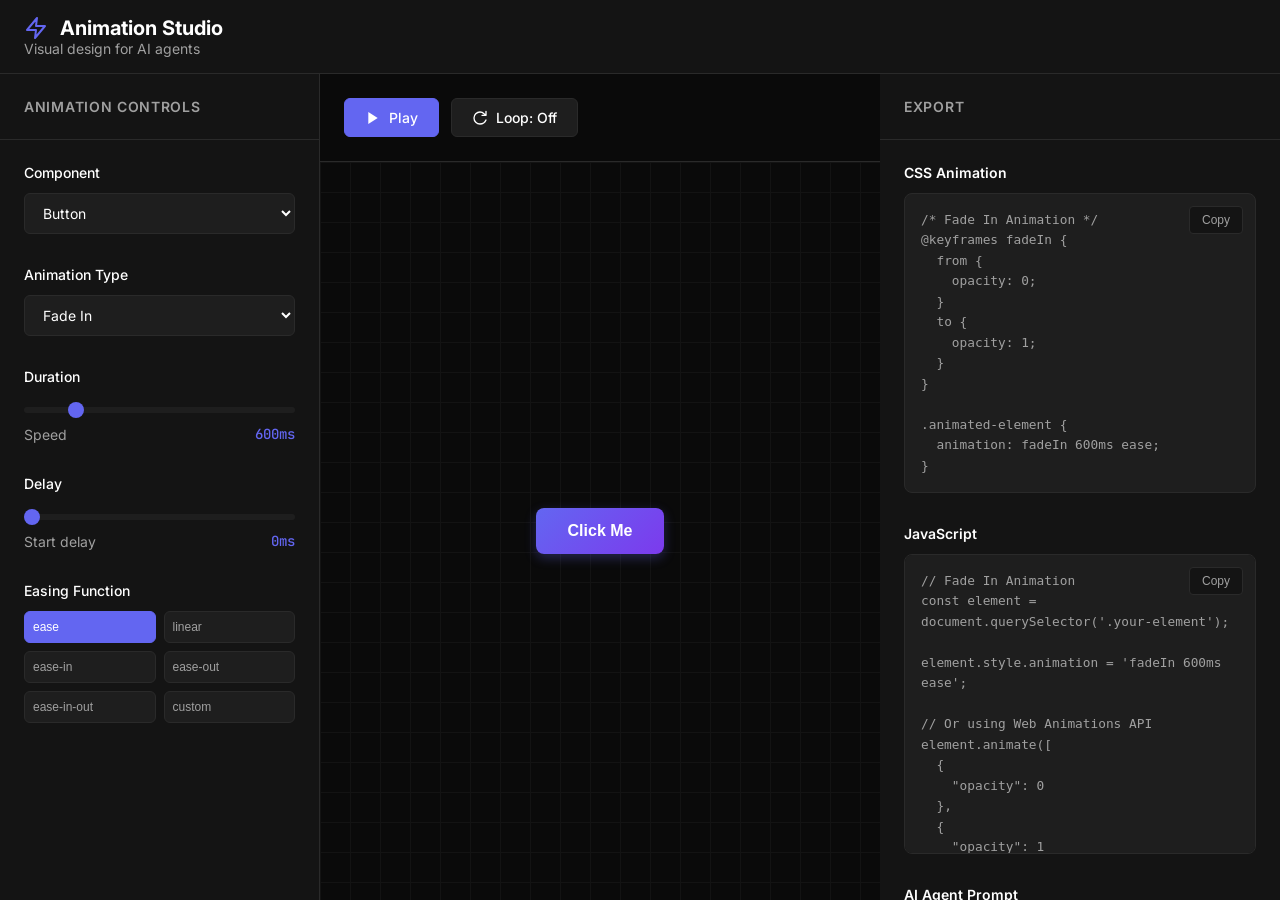
==== animation-studio.html @ 19bfb764 "Add Animation Studio - Visual design tool for AI agents The Problem: - AI coding agents are great fo" ====
<!DOCTYPE html>
<html lang="en">
<head>
    <meta charset="UTF-8">
    <meta name="viewport" content="width=device-width, initial-scale=1.0">
    <title>Animation Studio - Visual Design for AI Agents</title>
    <link rel="preconnect" href="https://fonts.googleapis.com">
    <link rel="preconnect" href="https://fonts.gstatic.com" crossorigin>
    <link href="https://fonts.googleapis.com/css2?family=Inter:wght@300;400;500;600;700;800&family=JetBrains+Mono:wght@400;500;600&display=swap" rel="stylesheet">
    <style>
        * {
            margin: 0;
            padding: 0;
            box-sizing: border-box;
        }

        :root {
            --bg-primary: #0a0a0a;
            --bg-secondary: #141414;
            --bg-tertiary: #1e1e1e;
            --border: #2a2a2a;
            --text-primary: #ffffff;
            --text-secondary: #a0a0a0;
            --text-tertiary: #666666;
            --accent: #6366f1;
            --accent-hover: #7c3aed;
            --success: #10b981;
            --danger: #ef4444;
        }

        body {
            font-family: 'Inter', sans-serif;
            background: var(--bg-primary);
            color: var(--text-primary);
            overflow: hidden;
            height: 100vh;
        }

        .app-container {
            display: grid;
            grid-template-columns: 320px 1fr 400px;
            height: 100vh;
        }

        /* Header */
        .app-header {
            grid-column: 1 / -1;
            background: var(--bg-secondary);
            border-bottom: 1px solid var(--border);
            padding: 1rem 1.5rem;
            display: flex;
            align-items: center;
            justify-content: space-between;
        }

        .app-title {
            font-size: 1.25rem;
            font-weight: 700;
            display: flex;
            align-items: center;
            gap: 0.75rem;
        }

        .app-title svg {
            width: 24px;
            height: 24px;
            color: var(--accent);
        }

        .app-subtitle {
            font-size: 0.875rem;
            color: var(--text-secondary);
            font-weight: 400;
        }

        /* Panels */
        .panel {
            background: var(--bg-secondary);
            border-right: 1px solid var(--border);
            overflow-y: auto;
            display: flex;
            flex-direction: column;
        }

        .panel:last-child {
            border-right: none;
        }

        .panel-header {
            padding: 1.5rem;
            border-bottom: 1px solid var(--border);
            flex-shrink: 0;
        }

        .panel-title {
            font-size: 0.875rem;
            font-weight: 600;
            text-transform: uppercase;
            letter-spacing: 0.05em;
            color: var(--text-secondary);
        }

        .panel-content {
            padding: 1.5rem;
            flex: 1;
        }

        /* Controls */
        .control-group {
            margin-bottom: 2rem;
        }

        .control-label {
            display: block;
            font-size: 0.875rem;
            font-weight: 500;
            margin-bottom: 0.75rem;
            color: var(--text-primary);
        }

        .control-description {
            font-size: 0.75rem;
            color: var(--text-secondary);
            margin-top: 0.25rem;
        }

        select, input[type="text"] {
            width: 100%;
            padding: 0.625rem 0.875rem;
            background: var(--bg-tertiary);
            border: 1px solid var(--border);
            border-radius: 6px;
            color: var(--text-primary);
            font-family: inherit;
            font-size: 0.875rem;
            transition: all 0.2s;
        }

        select:focus, input[type="text"]:focus {
            outline: none;
            border-color: var(--accent);
            background: var(--bg-secondary);
        }

        input[type="range"] {
            width: 100%;
            height: 6px;
            background: var(--bg-tertiary);
            border-radius: 3px;
            outline: none;
            -webkit-appearance: none;
        }

        input[type="range"]::-webkit-slider-thumb {
            -webkit-appearance: none;
            appearance: none;
            width: 16px;
            height: 16px;
            background: var(--accent);
            border-radius: 50%;
            cursor: pointer;
            transition: all 0.2s;
        }

        input[type="range"]::-webkit-slider-thumb:hover {
            background: var(--accent-hover);
            transform: scale(1.1);
        }

        input[type="range"]::-moz-range-thumb {
            width: 16px;
            height: 16px;
            background: var(--accent);
            border-radius: 50%;
            cursor: pointer;
            border: none;
        }

        .value-display {
            display: flex;
            justify-content: space-between;
            align-items: center;
            margin-top: 0.5rem;
            font-size: 0.875rem;
            color: var(--text-secondary);
        }

        .value-number {
            font-family: 'JetBrains Mono', monospace;
            color: var(--accent);
            font-weight: 500;
        }

        /* Preview Panel */
        .preview-panel {
            background: var(--bg-primary);
            display: flex;
            flex-direction: column;
        }

        .preview-controls {
            padding: 1.5rem;
            border-bottom: 1px solid var(--border);
            display: flex;
            gap: 0.75rem;
            flex-shrink: 0;
        }

        .btn {
            padding: 0.625rem 1.25rem;
            background: var(--bg-tertiary);
            border: 1px solid var(--border);
            border-radius: 6px;
            color: var(--text-primary);
            font-family: inherit;
            font-size: 0.875rem;
            font-weight: 500;
            cursor: pointer;
            transition: all 0.2s;
            display: flex;
            align-items: center;
            gap: 0.5rem;
        }

        .btn:hover {
            background: var(--accent);
            border-color: var(--accent);
        }

        .btn-primary {
            background: var(--accent);
            border-color: var(--accent);
        }

        .btn-primary:hover {
            background: var(--accent-hover);
            border-color: var(--accent-hover);
        }

        .preview-stage {
            flex: 1;
            display: flex;
            align-items: center;
            justify-content: center;
            padding: 3rem;
            position: relative;
        }

        .preview-bg-grid {
            position: absolute;
            inset: 0;
            background-image:
                linear-gradient(var(--border) 1px, transparent 1px),
                linear-gradient(90deg, var(--border) 1px, transparent 1px);
            background-size: 30px 30px;
            opacity: 0.3;
        }

        .preview-component {
            position: relative;
            z-index: 1;
        }

        /* Component Styles */
        .component-button {
            padding: 0.875rem 2rem;
            background: linear-gradient(135deg, var(--accent), var(--accent-hover));
            border: none;
            border-radius: 8px;
            color: white;
            font-size: 1rem;
            font-weight: 600;
            cursor: pointer;
            box-shadow: 0 4px 12px rgba(99, 102, 241, 0.3);
        }

        .component-card {
            width: 320px;
            background: var(--bg-secondary);
            border: 1px solid var(--border);
            border-radius: 12px;
            padding: 2rem;
            box-shadow: 0 8px 24px rgba(0, 0, 0, 0.4);
        }

        .component-card h3 {
            font-size: 1.25rem;
            margin-bottom: 0.5rem;
        }

        .component-card p {
            color: var(--text-secondary);
            line-height: 1.6;
        }

        .component-modal {
            width: 400px;
            background: var(--bg-secondary);
            border: 1px solid var(--border);
            border-radius: 16px;
            padding: 2rem;
            box-shadow: 0 20px 60px rgba(0, 0, 0, 0.6);
        }

        .component-modal h3 {
            font-size: 1.5rem;
            margin-bottom: 1rem;
        }

        .component-notification {
            width: 360px;
            background: var(--bg-secondary);
            border: 1px solid var(--border);
            border-left: 4px solid var(--accent);
            border-radius: 8px;
            padding: 1.25rem;
            box-shadow: 0 4px 16px rgba(0, 0, 0, 0.3);
        }

        .component-notification h4 {
            font-size: 1rem;
            margin-bottom: 0.5rem;
        }

        .component-badge {
            display: inline-block;
            padding: 0.5rem 1rem;
            background: var(--accent);
            border-radius: 20px;
            font-size: 0.875rem;
            font-weight: 600;
        }

        /* Bezier Editor */
        .bezier-editor {
            background: var(--bg-tertiary);
            border: 1px solid var(--border);
            border-radius: 8px;
            padding: 1rem;
            margin-top: 1rem;
        }

        .bezier-canvas {
            width: 100%;
            height: 200px;
            background: var(--bg-secondary);
            border-radius: 4px;
            cursor: crosshair;
        }

        .bezier-inputs {
            display: grid;
            grid-template-columns: 1fr 1fr;
            gap: 0.75rem;
            margin-top: 1rem;
        }

        .bezier-input {
            display: flex;
            flex-direction: column;
            gap: 0.25rem;
        }

        .bezier-input label {
            font-size: 0.75rem;
            color: var(--text-secondary);
            font-family: 'JetBrains Mono', monospace;
        }

        .bezier-input input {
            padding: 0.5rem;
            background: var(--bg-secondary);
            border: 1px solid var(--border);
            border-radius: 4px;
            color: var(--text-primary);
            font-family: 'JetBrains Mono', monospace;
            font-size: 0.875rem;
        }

        /* Export Panel */
        .export-section {
            margin-bottom: 2rem;
        }

        .export-section h3 {
            font-size: 0.875rem;
            font-weight: 600;
            margin-bottom: 0.75rem;
            color: var(--text-primary);
        }

        .code-block {
            background: var(--bg-tertiary);
            border: 1px solid var(--border);
            border-radius: 8px;
            padding: 1rem;
            font-family: 'JetBrains Mono', monospace;
            font-size: 0.8rem;
            line-height: 1.6;
            color: var(--text-secondary);
            max-height: 300px;
            overflow-y: auto;
            position: relative;
        }

        .code-block pre {
            margin: 0;
            white-space: pre-wrap;
            word-wrap: break-word;
        }

        .copy-btn {
            position: absolute;
            top: 0.75rem;
            right: 0.75rem;
            padding: 0.375rem 0.75rem;
            background: var(--bg-secondary);
            border: 1px solid var(--border);
            border-radius: 4px;
            color: var(--text-secondary);
            font-size: 0.75rem;
            cursor: pointer;
            transition: all 0.2s;
        }

        .copy-btn:hover {
            background: var(--accent);
            border-color: var(--accent);
            color: white;
        }

        .copy-btn.copied {
            background: var(--success);
            border-color: var(--success);
            color: white;
        }

        .preset-grid {
            display: grid;
            grid-template-columns: repeat(2, 1fr);
            gap: 0.5rem;
            margin-bottom: 1rem;
        }

        .preset-btn {
            padding: 0.5rem;
            background: var(--bg-tertiary);
            border: 1px solid var(--border);
            border-radius: 6px;
            color: var(--text-secondary);
            font-size: 0.75rem;
            cursor: pointer;
            transition: all 0.2s;
            text-align: left;
        }

        .preset-btn:hover {
            background: var(--accent);
            border-color: var(--accent);
            color: white;
        }

        .preset-btn.active {
            background: var(--accent);
            border-color: var(--accent);
            color: white;
        }

        /* Scrollbar */
        ::-webkit-scrollbar {
            width: 8px;
        }

        ::-webkit-scrollbar-track {
            background: var(--bg-secondary);
        }

        ::-webkit-scrollbar-thumb {
            background: var(--border);
            border-radius: 4px;
        }

        ::-webkit-scrollbar-thumb:hover {
            background: var(--text-tertiary);
        }
    </style>
</head>
<body>
    <div class="app-container">
        <!-- Header -->
        <header class="app-header">
            <div>
                <div class="app-title">
                    <svg viewBox="0 0 24 24" fill="none" xmlns="http://www.w3.org/2000/svg">
                        <path d="M13 2L3 14H12L11 22L21 10H12L13 2Z" stroke="currentColor" stroke-width="2" stroke-linecap="round" stroke-linejoin="round"/>
                    </svg>
                    Animation Studio
                </div>
                <div class="app-subtitle">Visual design for AI agents</div>
            </div>
        </header>

        <!-- Left Panel: Controls -->
        <div class="panel">
            <div class="panel-header">
                <div class="panel-title">Animation Controls</div>
            </div>
            <div class="panel-content">
                <!-- Component Type -->
                <div class="control-group">
                    <label class="control-label">Component</label>
                    <select id="componentType">
                        <option value="button">Button</option>
                        <option value="card">Card</option>
                        <option value="modal">Modal</option>
                        <option value="notification">Notification</option>
                        <option value="badge">Badge</option>
                    </select>
                </div>

                <!-- Animation Type -->
                <div class="control-group">
                    <label class="control-label">Animation Type</label>
                    <select id="animationType">
                        <option value="fadeIn">Fade In</option>
                        <option value="fadeOut">Fade Out</option>
                        <option value="slideInUp">Slide In Up</option>
                        <option value="slideInDown">Slide In Down</option>
                        <option value="slideInLeft">Slide In Left</option>
                        <option value="slideInRight">Slide In Right</option>
                        <option value="scaleIn">Scale In</option>
                        <option value="scaleOut">Scale Out</option>
                        <option value="rotateIn">Rotate In</option>
                        <option value="bounceIn">Bounce In</option>
                        <option value="shake">Shake</option>
                    </select>
                </div>

                <!-- Duration -->
                <div class="control-group">
                    <label class="control-label">Duration</label>
                    <input type="range" id="duration" min="100" max="3000" value="600" step="50">
                    <div class="value-display">
                        <span>Speed</span>
                        <span class="value-number"><span id="durationValue">600</span>ms</span>
                    </div>
                </div>

                <!-- Delay -->
                <div class="control-group">
                    <label class="control-label">Delay</label>
                    <input type="range" id="delay" min="0" max="2000" value="0" step="50">
                    <div class="value-display">
                        <span>Start delay</span>
                        <span class="value-number"><span id="delayValue">0</span>ms</span>
                    </div>
                </div>

                <!-- Easing Presets -->
                <div class="control-group">
                    <label class="control-label">Easing Function</label>
                    <div class="preset-grid">
                        <button class="preset-btn active" data-easing="ease">ease</button>
                        <button class="preset-btn" data-easing="linear">linear</button>
                        <button class="preset-btn" data-easing="ease-in">ease-in</button>
                        <button class="preset-btn" data-easing="ease-out">ease-out</button>
                        <button class="preset-btn" data-easing="ease-in-out">ease-in-out</button>
                        <button class="preset-btn" data-easing="custom">custom</button>
                    </div>
                </div>

                <!-- Custom Bezier Editor -->
                <div class="control-group" id="bezierEditorSection" style="display: none;">
                    <label class="control-label">Custom Cubic Bezier</label>
                    <div class="bezier-editor">
                        <canvas id="bezierCanvas" class="bezier-canvas" width="276" height="200"></canvas>
                        <div class="bezier-inputs">
                            <div class="bezier-input">
                                <label>P1X</label>
                                <input type="number" id="p1x" min="0" max="1" step="0.01" value="0.25">
                            </div>
                            <div class="bezier-input">
                                <label>P1Y</label>
                                <input type="number" id="p1y" step="0.01" value="0.1">
                            </div>
                            <div class="bezier-input">
                                <label>P2X</label>
                                <input type="number" id="p2x" min="0" max="1" step="0.01" value="0.25">
                            </div>
                            <div class="bezier-input">
                                <label>P2Y</label>
                                <input type="number" id="p2y" step="0.01" value="1">
                            </div>
                        </div>
                    </div>
                </div>
            </div>
        </div>

        <!-- Center Panel: Preview -->
        <div class="preview-panel">
            <div class="preview-controls">
                <button class="btn btn-primary" id="playBtn">
                    <svg width="16" height="16" viewBox="0 0 24 24" fill="none" xmlns="http://www.w3.org/2000/svg">
                        <path d="M5 3L19 12L5 21V3Z" fill="currentColor"/>
                    </svg>
                    Play
                </button>
                <button class="btn" id="loopBtn">
                    <svg width="16" height="16" viewBox="0 0 24 24" fill="none" xmlns="http://www.w3.org/2000/svg">
                        <path d="M21 2V8M21 8H15M21 8L18 5.5C16.5 4 14.5 3 12 3C7 3 3 7 3 12C3 17 7 21 12 21C16 21 19.5 18.5 21 15" stroke="currentColor" stroke-width="2" stroke-linecap="round" stroke-linejoin="round"/>
                    </svg>
                    Loop: Off
                </button>
            </div>
            <div class="preview-stage">
                <div class="preview-bg-grid"></div>
                <div id="previewComponent" class="preview-component">
                    <button class="component-button">Click Me</button>
                </div>
            </div>
        </div>

        <!-- Right Panel: Export -->
        <div class="panel">
            <div class="panel-header">
                <div class="panel-title">Export</div>
            </div>
            <div class="panel-content">
                <!-- CSS Export -->
                <div class="export-section">
                    <h3>CSS Animation</h3>
                    <div class="code-block">
                        <button class="copy-btn" data-target="cssCode">Copy</button>
                        <pre id="cssCode"></pre>
                    </div>
                </div>

                <!-- JavaScript Export -->
                <div class="export-section">
                    <h3>JavaScript</h3>
                    <div class="code-block">
                        <button class="copy-btn" data-target="jsCode">Copy</button>
                        <pre id="jsCode"></pre>
                    </div>
                </div>

                <!-- AI Prompt Export -->
                <div class="export-section">
                    <h3>AI Agent Prompt</h3>
                    <div class="code-block">
                        <button class="copy-btn" data-target="aiPrompt">Copy</button>
                        <pre id="aiPrompt"></pre>
                    </div>
                </div>
            </div>
        </div>
    </div>

    <script src="animation-studio.js"></script>
</body>
</html>
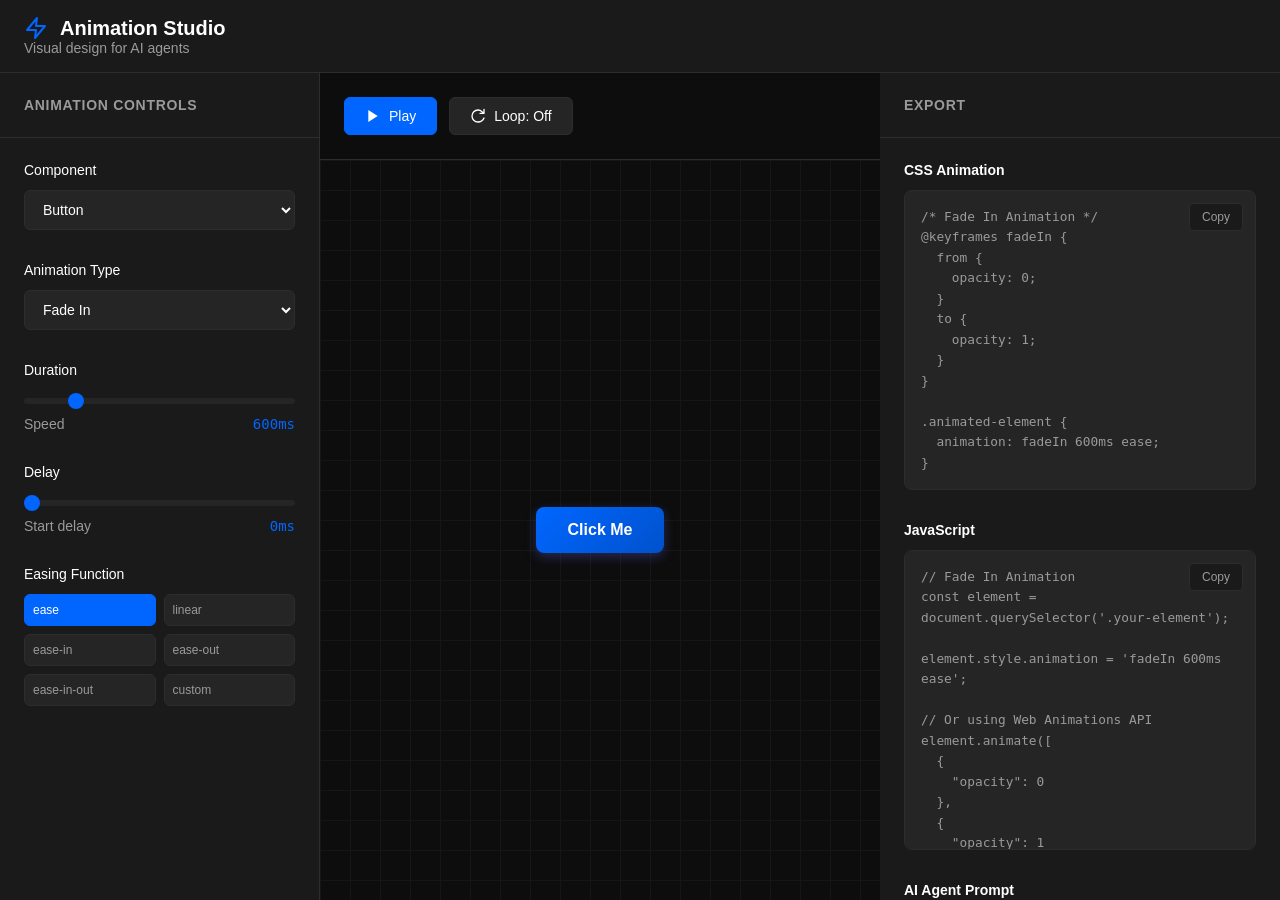
==== commit 8d617596: "Redesign with minimal aesthetic and fix carrier detection Design Changes: - Replaced gaudy animated " ====
--- a/animation-studio.html
+++ b/animation-studio.html
@@ -4,9 +4,6 @@
     <meta charset="UTF-8">
     <meta name="viewport" content="width=device-width, initial-scale=1.0">
     <title>Animation Studio - Visual Design for AI Agents</title>
-    <link rel="preconnect" href="https://fonts.googleapis.com">
-    <link rel="preconnect" href="https://fonts.gstatic.com" crossorigin>
-    <link href="https://fonts.googleapis.com/css2?family=Inter:wght@300;400;500;600;700;800&family=JetBrains+Mono:wght@400;500;600&display=swap" rel="stylesheet">
     <style>
         * {
             margin: 0;
@@ -15,25 +12,27 @@
         }
 
         :root {
-            --bg-primary: #0a0a0a;
-            --bg-secondary: #141414;
-            --bg-tertiary: #1e1e1e;
-            --border: #2a2a2a;
+            --bg-primary: #0d0d0d;
+            --bg-secondary: #1a1a1a;
+            --bg-tertiary: #252525;
+            --border: #2d2d2d;
             --text-primary: #ffffff;
-            --text-secondary: #a0a0a0;
-            --text-tertiary: #666666;
-            --accent: #6366f1;
-            --accent-hover: #7c3aed;
-            --success: #10b981;
-            --danger: #ef4444;
+            --text-secondary: #9a9a9a;
+            --text-tertiary: #6a6a6a;
+            --accent: #0066ff;
+            --accent-hover: #0052cc;
+            --success: #00c853;
+            --danger: #ff3b30;
         }
 
         body {
-            font-family: 'Inter', sans-serif;
+            font-family: -apple-system, BlinkMacSystemFont, 'SF Pro Display', 'Segoe UI', Roboto, sans-serif;
             background: var(--bg-primary);
             color: var(--text-primary);
             overflow: hidden;
             height: 100vh;
+            -webkit-font-smoothing: antialiased;
+            -moz-osx-font-smoothing: grayscale;
         }
 
         .app-container {
